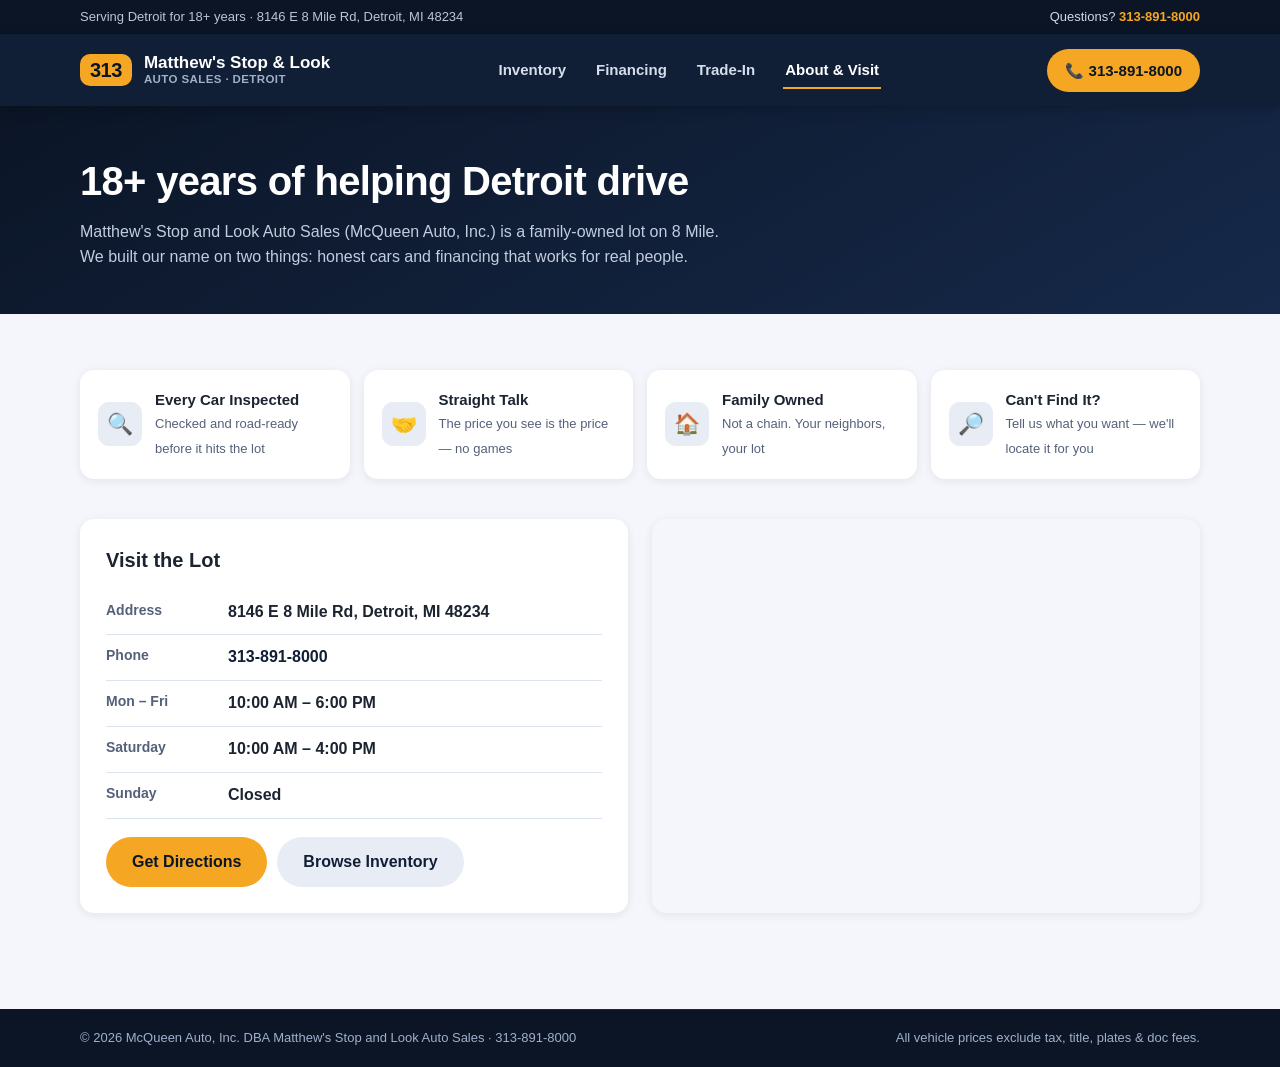
==== 313-car-loans/about.html @ c0c3041c "Add new website for Matthew's Stop and Look Auto Sales (313carloans.com) Modern, conversion-focused " ====
<!DOCTYPE html>
<html lang="en">
<head>
  <meta charset="UTF-8">
  <meta name="viewport" content="width=device-width, initial-scale=1.0">
  <title>About Us | Matthew's Stop and Look Auto Sales | Detroit MI</title>
  <meta name="description" content="Family-owned used car dealership serving Detroit for 18+ years. Visit us at 8146 E 8 Mile Rd, Detroit, MI 48234 or call 313-891-8000.">
  <link rel="stylesheet" href="css/styles.css">
  <link rel="icon" href="data:image/svg+xml,<svg xmlns='http://www.w3.org/2000/svg' viewBox='0 0 100 100'><rect width='100' height='100' rx='18' fill='%23f5a623'/><text x='50' y='68' font-size='46' font-weight='bold' text-anchor='middle' font-family='Arial'>313</text></svg>">
</head>
<body data-page="about">

  <div class="topbar">
    <div class="container">
      <span class="hours">Serving Detroit for 18+ years · 8146 E 8 Mile Rd, Detroit, MI 48234</span>
      <span>Questions? <a href="tel:+13138918000">313-891-8000</a></span>
    </div>
  </div>

  <header class="site-header">
    <div class="container">
      <a class="brand" href="index.html">
        <span class="brand-badge">313</span>
        <span class="brand-name">Matthew's Stop &amp; Look<small>Auto Sales · Detroit</small></span>
      </a>
      <nav class="main-nav" id="main-nav">
        <a href="inventory.html" data-nav="inventory">Inventory</a>
        <a href="financing.html" data-nav="financing">Financing</a>
        <a href="financing.html#trade" data-nav="trade">Trade-In</a>
        <a href="about.html" data-nav="about">About &amp; Visit</a>
      </nav>
      <div class="header-cta">
        <a class="call-btn" href="tel:+13138918000">📞 313-891-8000</a>
        <button class="nav-toggle" aria-label="Menu" aria-controls="main-nav">☰</button>
      </div>
    </div>
  </header>

  <section class="page-hero">
    <div class="container">
      <h1>18+ years of helping Detroit drive</h1>
      <p>Matthew's Stop and Look Auto Sales (McQueen Auto, Inc.) is a family-owned lot on 8 Mile. We built our name on two things: honest cars and financing that works for real people.</p>
    </div>
  </section>

  <section class="section">
    <div class="container">
      <div class="trust-grid" style="margin-bottom:40px">
        <div class="trust-item"><span class="icon">🔍</span><div><strong>Every Car Inspected</strong><span>Checked and road-ready before it hits the lot</span></div></div>
        <div class="trust-item"><span class="icon">🤝</span><div><strong>Straight Talk</strong><span>The price you see is the price — no games</span></div></div>
        <div class="trust-item"><span class="icon">🏠</span><div><strong>Family Owned</strong><span>Not a chain. Your neighbors, your lot</span></div></div>
        <div class="trust-item"><span class="icon">🔎</span><div><strong>Can't Find It?</strong><span>Tell us what you want — we'll locate it for you</span></div></div>
      </div>

      <div class="visit-grid" id="visit">
        <div class="visit-card">
          <h3>Visit the Lot</h3>
          <div class="info-row"><span class="k">Address</span><span class="v">8146 E 8 Mile Rd, Detroit, MI 48234</span></div>
          <div class="info-row"><span class="k">Phone</span><span class="v"><a href="tel:+13138918000" style="color:var(--navy-800)">313-891-8000</a></span></div>
          <div class="info-row"><span class="k">Mon – Fri</span><span class="v">10:00 AM – 6:00 PM</span></div>
          <div class="info-row"><span class="k">Saturday</span><span class="v">10:00 AM – 4:00 PM</span></div>
          <div class="info-row"><span class="k">Sunday</span><span class="v">Closed</span></div>
          <!-- TODO: confirm real business hours with the dealership -->
          <div style="margin-top:18px;display:flex;gap:10px;flex-wrap:wrap">
            <a class="btn btn-primary" href="https://maps.google.com/?q=8146+E+8+Mile+Rd,+Detroit,+MI+48234" target="_blank" rel="noopener">Get Directions</a>
            <a class="btn btn-ghost" href="inventory.html">Browse Inventory</a>
          </div>
        </div>
        <iframe class="map-frame" title="Map to Matthew's Stop and Look Auto Sales"
          src="https://maps.google.com/maps?q=8146%20E%208%20Mile%20Rd%2C%20Detroit%2C%20MI%2048234&output=embed"
          loading="lazy" referrerpolicy="no-referrer-when-downgrade"></iframe>
      </div>
    </div>
  </section>

  <footer class="site-footer">
    <div class="container">
      <div class="footer-bottom">
        <span>© <span id="footer-year"></span> McQueen Auto, Inc. DBA Matthew's Stop and Look Auto Sales · <a href="tel:+13138918000">313-891-8000</a></span>
        <span>All vehicle prices exclude tax, title, plates &amp; doc fees.</span>
      </div>
    </div>
  </footer>

  <script src="data/inventory.js"></script>
  <script src="js/site.js"></script>
</body>
</html>
---- 313-car-loans/css/styles.css ----
/* ============================================================
   Matthew's Stop and Look Auto Sales — site styles
   Zero dependencies: no frameworks, no external fonts.
   Palette: deep navy base, amber CTA accent, clean white cards.
   ============================================================ */

:root {
  --navy-900: #0b1526;
  --navy-800: #101e36;
  --navy-700: #16294a;
  --navy-100: #e8edf5;
  --amber-500: #f5a623;
  --amber-600: #e0920f;
  --red-600: #d7263d;
  --ink: #1b2430;
  --ink-soft: #55617a;
  --line: #dde3ee;
  --bg: #f4f6fb;
  --card: #ffffff;
  --green-600: #1e9e5a;
  --radius: 14px;
  --shadow: 0 2px 10px rgba(11, 21, 38, 0.08);
  --shadow-lift: 0 12px 28px rgba(11, 21, 38, 0.16);
  --font: -apple-system, BlinkMacSystemFont, "Segoe UI", Roboto, "Helvetica Neue",
    Arial, sans-serif;
}

* { box-sizing: border-box; margin: 0; padding: 0; }

html { scroll-behavior: smooth; }

body {
  font-family: var(--font);
  color: var(--ink);
  background: var(--bg);
  line-height: 1.55;
  -webkit-font-smoothing: antialiased;
}

img, svg { max-width: 100%; display: block; }

a { color: inherit; text-decoration: none; }

.container { max-width: 1160px; margin: 0 auto; padding: 0 20px; }

/* ---------- Buttons ---------- */

.btn {
  display: inline-flex; align-items: center; justify-content: center; gap: 8px;
  padding: 13px 26px; border-radius: 999px; border: 0; cursor: pointer;
  font-size: 16px; font-weight: 700; font-family: var(--font);
  transition: transform 0.15s ease, box-shadow 0.15s ease, background 0.15s ease;
  white-space: nowrap;
}
.btn:hover { transform: translateY(-2px); box-shadow: var(--shadow-lift); }
.btn-primary { background: var(--amber-500); color: var(--navy-900); }
.btn-primary:hover { background: var(--amber-600); }
.btn-dark { background: var(--navy-800); color: #fff; }
.btn-outline {
  background: transparent; color: #fff;
  border: 2px solid rgba(255, 255, 255, 0.55);
}
.btn-outline:hover { border-color: #fff; background: rgba(255, 255, 255, 0.08); }
.btn-ghost { background: var(--navy-100); color: var(--navy-800); }
.btn-block { width: 100%; }
.btn-sm { padding: 9px 18px; font-size: 14px; }

/* ---------- Top bar + header ---------- */

.topbar {
  background: var(--navy-900); color: #cfd8e8;
  font-size: 13px; padding: 7px 0;
}
.topbar .container {
  display: flex; justify-content: space-between; align-items: center; gap: 12px;
}
.topbar a { color: var(--amber-500); font-weight: 700; }
.topbar .hours { opacity: 0.9; }

.site-header {
  background: var(--navy-800); color: #fff;
  position: sticky; top: 0; z-index: 50;
  box-shadow: 0 2px 12px rgba(0, 0, 0, 0.25);
}
.site-header .container {
  display: flex; align-items: center; justify-content: space-between;
  gap: 20px; min-height: 72px;
}

.brand { display: flex; align-items: center; gap: 12px; }
.brand-badge {
  background: var(--amber-500); color: var(--navy-900);
  font-weight: 900; font-size: 20px; letter-spacing: -0.5px;
  border-radius: 10px; padding: 6px 10px; line-height: 1;
}
.brand-name { font-weight: 800; font-size: 17px; line-height: 1.2; }
.brand-name small {
  display: block; font-weight: 600; font-size: 11.5px;
  color: #9fb0ca; letter-spacing: 0.4px; text-transform: uppercase;
}

.main-nav { display: flex; align-items: center; gap: 26px; }
.main-nav a {
  color: #d5deed; font-weight: 600; font-size: 15px;
  padding: 6px 2px; border-bottom: 2px solid transparent;
  transition: color 0.15s ease, border-color 0.15s ease;
}
.main-nav a:hover, .main-nav a.active { color: #fff; border-color: var(--amber-500); }

.header-cta { display: flex; align-items: center; gap: 12px; }
.call-btn {
  display: inline-flex; align-items: center; gap: 8px;
  background: var(--amber-500); color: var(--navy-900);
  font-weight: 800; padding: 10px 18px; border-radius: 999px; font-size: 15px;
  transition: background 0.15s ease;
}
.call-btn:hover { background: var(--amber-600); }

.nav-toggle {
  display: none; background: none; border: 0; color: #fff;
  font-size: 26px; cursor: pointer; padding: 4px 8px;
}

/* ---------- Hero ---------- */

.hero {
  background:
    radial-gradient(1100px 500px at 85% -10%, rgba(245, 166, 35, 0.18), transparent 60%),
    linear-gradient(160deg, var(--navy-900) 0%, var(--navy-700) 100%);
  color: #fff; padding: 72px 0 96px; position: relative; overflow: hidden;
}
.hero-kicker {
  display: inline-block; background: rgba(245, 166, 35, 0.15);
  color: var(--amber-500); border: 1px solid rgba(245, 166, 35, 0.4);
  font-size: 13px; font-weight: 700; letter-spacing: 1px; text-transform: uppercase;
  padding: 6px 14px; border-radius: 999px; margin-bottom: 18px;
}
.hero h1 {
  font-size: clamp(34px, 5.2vw, 56px); line-height: 1.08;
  font-weight: 900; letter-spacing: -1px; max-width: 720px;
}
.hero h1 em { color: var(--amber-500); font-style: normal; }
.hero p.lead {
  margin-top: 16px; font-size: clamp(16px, 2vw, 19px);
  color: #c2cddf; max-width: 560px;
}
.hero-actions { margin-top: 30px; display: flex; gap: 14px; flex-wrap: wrap; }

/* Quick search card overlapping hero bottom */
.quick-search {
  background: var(--card); border-radius: var(--radius);
  box-shadow: var(--shadow-lift); padding: 22px;
  margin-top: -52px; position: relative; z-index: 5;
  display: grid; grid-template-columns: repeat(4, 1fr) auto; gap: 12px;
  align-items: end;
}
.quick-search label {
  font-size: 12px; font-weight: 700; text-transform: uppercase;
  letter-spacing: 0.6px; color: var(--ink-soft); display: block; margin-bottom: 5px;
}
.quick-search select, .quick-search input {
  width: 100%; padding: 11px 12px; border: 1.5px solid var(--line);
  border-radius: 9px; font-size: 15px; font-family: var(--font);
  background: #fff; color: var(--ink);
}

/* ---------- Trust strip ---------- */

.trust-strip { padding: 34px 0 6px; }
.trust-grid {
  display: grid; grid-template-columns: repeat(4, 1fr); gap: 14px;
}
.trust-item {
  background: var(--card); border-radius: var(--radius); box-shadow: var(--shadow);
  padding: 18px; display: flex; gap: 13px; align-items: center;
}
.trust-item .icon {
  width: 44px; height: 44px; flex: 0 0 44px; border-radius: 11px;
  background: var(--navy-100); display: grid; place-items: center;
  font-size: 21px;
}
.trust-item strong { display: block; font-size: 15px; }
.trust-item span { font-size: 13px; color: var(--ink-soft); }

/* ---------- Sections ---------- */

.section { padding: 56px 0; }
.section-head {
  display: flex; justify-content: space-between; align-items: end;
  gap: 16px; margin-bottom: 26px; flex-wrap: wrap;
}
.section-head h2 {
  font-size: clamp(24px, 3.4vw, 34px); font-weight: 900; letter-spacing: -0.6px;
}
.section-head p { color: var(--ink-soft); margin-top: 6px; max-width: 540px; }

/* ---------- Vehicle cards ---------- */

.vehicle-grid {
  display: grid; grid-template-columns: repeat(auto-fill, minmax(265px, 1fr));
  gap: 20px;
}
.vehicle-card {
  background: var(--card); border-radius: var(--radius); overflow: hidden;
  box-shadow: var(--shadow); display: flex; flex-direction: column;
  transition: transform 0.18s ease, box-shadow 0.18s ease;
}
.vehicle-card:hover { transform: translateY(-4px); box-shadow: var(--shadow-lift); }
.vehicle-photo {
  aspect-ratio: 4 / 3; background: linear-gradient(145deg, #dfe6f2, #c6d2e6);
  position: relative; overflow: hidden;
}
.vehicle-photo img { width: 100%; height: 100%; object-fit: cover; }
.vehicle-photo .tag {
  position: absolute; top: 12px; left: 12px;
  background: var(--red-600); color: #fff; font-size: 12px; font-weight: 800;
  padding: 5px 11px; border-radius: 999px; letter-spacing: 0.4px;
}
.vehicle-photo .tag.sold { background: var(--ink); }
.vehicle-body { padding: 16px 16px 18px; display: flex; flex-direction: column; flex: 1; }
.vehicle-title { font-size: 17px; font-weight: 800; line-height: 1.25; }
.vehicle-sub { color: var(--ink-soft); font-size: 13.5px; margin-top: 3px; }
.vehicle-meta {
  display: flex; gap: 8px; flex-wrap: wrap; margin: 12px 0 14px;
}
.chip {
  background: var(--navy-100); color: var(--navy-800);
  font-size: 12px; font-weight: 700; padding: 4px 10px; border-radius: 999px;
}
.vehicle-foot {
  margin-top: auto; display: flex; align-items: center;
  justify-content: space-between; gap: 10px;
}
.price { font-size: 21px; font-weight: 900; color: var(--navy-800); }
.price small { display: block; font-size: 11.5px; font-weight: 600; color: var(--green-600); }

/* ---------- Financing banner ---------- */

.finance-banner {
  background:
    radial-gradient(800px 300px at 10% 120%, rgba(245, 166, 35, 0.22), transparent 60%),
    linear-gradient(140deg, var(--navy-800), var(--navy-900));
  border-radius: 20px; color: #fff; padding: 44px;
  display: grid; grid-template-columns: 1.2fr 0.8fr; gap: 30px; align-items: center;
}
.finance-banner h2 { font-size: clamp(24px, 3vw, 32px); font-weight: 900; letter-spacing: -0.5px; }
.finance-banner p { color: #c2cddf; margin-top: 10px; }
.finance-banner ul { list-style: none; margin-top: 16px; display: grid; gap: 9px; }
.finance-banner li { display: flex; gap: 10px; align-items: center; font-weight: 600; }
.finance-banner li::before {
  content: "✓"; color: var(--amber-500); font-weight: 900;
  background: rgba(245, 166, 35, 0.15); border-radius: 50%;
  width: 24px; height: 24px; display: grid; place-items: center; font-size: 13px;
  flex: 0 0 24px;
}
.finance-cta { text-align: center; display: grid; gap: 12px; justify-items: center; }
.finance-cta .big { font-size: 42px; font-weight: 900; color: var(--amber-500); line-height: 1; }

/* ---------- Reviews ---------- */

.review-grid { display: grid; grid-template-columns: repeat(3, 1fr); gap: 20px; }
.review-card {
  background: var(--card); border-radius: var(--radius); box-shadow: var(--shadow);
  padding: 22px;
}
.stars { color: var(--amber-500); font-size: 17px; letter-spacing: 2px; }
.review-card p { margin: 12px 0 14px; color: var(--ink-soft); font-size: 15px; }
.review-card strong { font-size: 14px; }

/* ---------- Visit / contact ---------- */

.visit-grid { display: grid; grid-template-columns: 1fr 1fr; gap: 24px; }
.visit-card {
  background: var(--card); border-radius: var(--radius); box-shadow: var(--shadow);
  padding: 26px;
}
.visit-card h3 { font-size: 20px; font-weight: 800; margin-bottom: 14px; }
.info-row { display: flex; gap: 12px; padding: 10px 0; border-bottom: 1px solid var(--line); }
.info-row:last-child { border-bottom: 0; }
.info-row .k { flex: 0 0 110px; font-weight: 700; color: var(--ink-soft); font-size: 14px; }
.info-row .v { font-weight: 600; }
.map-frame {
  border: 0; width: 100%; height: 100%; min-height: 320px;
  border-radius: var(--radius); box-shadow: var(--shadow);
}

/* ---------- Inventory page ---------- */

.page-hero {
  background: linear-gradient(150deg, var(--navy-900), var(--navy-700));
  color: #fff; padding: 44px 0;
}
.page-hero h1 { font-size: clamp(28px, 4vw, 40px); font-weight: 900; letter-spacing: -0.7px; }
.page-hero p { color: #c2cddf; margin-top: 8px; max-width: 640px; }

.inventory-layout {
  display: grid; grid-template-columns: 260px 1fr; gap: 26px; align-items: start;
  padding: 34px 0 60px;
}
.filters {
  background: var(--card); border-radius: var(--radius); box-shadow: var(--shadow);
  padding: 20px; position: sticky; top: 92px;
}
.filters h3 { font-size: 16px; font-weight: 800; margin-bottom: 14px; }
.filter-group { margin-bottom: 16px; }
.filter-group label {
  font-size: 12px; font-weight: 700; text-transform: uppercase;
  letter-spacing: 0.6px; color: var(--ink-soft); display: block; margin-bottom: 6px;
}
.filter-group select, .filter-group input {
  width: 100%; padding: 10px 11px; border: 1.5px solid var(--line);
  border-radius: 9px; font-size: 14.5px; font-family: var(--font); background: #fff;
}
.results-bar {
  display: flex; justify-content: space-between; align-items: center;
  margin-bottom: 18px; gap: 12px; flex-wrap: wrap;
}
.results-bar .count { font-weight: 700; color: var(--ink-soft); font-size: 14.5px; }
.results-bar select {
  padding: 9px 12px; border: 1.5px solid var(--line); border-radius: 9px;
  font-size: 14px; font-family: var(--font); background: #fff;
}
.empty-state {
  background: var(--card); border-radius: var(--radius); box-shadow: var(--shadow);
  padding: 48px 24px; text-align: center; color: var(--ink-soft);
}
.empty-state strong { display: block; font-size: 18px; color: var(--ink); margin-bottom: 6px; }

/* ---------- Vehicle detail page ---------- */

.vdp-layout {
  display: grid; grid-template-columns: 1.35fr 1fr; gap: 28px;
  padding: 34px 0 60px; align-items: start;
}
.gallery-main {
  aspect-ratio: 4 / 3; border-radius: var(--radius); overflow: hidden;
  background: linear-gradient(145deg, #dfe6f2, #c6d2e6); box-shadow: var(--shadow);
}
.gallery-main img { width: 100%; height: 100%; object-fit: cover; }
.gallery-thumbs {
  display: grid; grid-template-columns: repeat(6, 1fr); gap: 10px; margin-top: 12px;
}
.gallery-thumbs button {
  aspect-ratio: 4 / 3; border-radius: 9px; overflow: hidden; cursor: pointer;
  border: 2px solid transparent; padding: 0; background: #dfe6f2;
}
.gallery-thumbs button.active { border-color: var(--amber-500); }
.gallery-thumbs img { width: 100%; height: 100%; object-fit: cover; }

.vdp-panel {
  background: var(--card); border-radius: var(--radius); box-shadow: var(--shadow);
  padding: 26px; position: sticky; top: 92px;
}
.vdp-panel h1 { font-size: 26px; font-weight: 900; letter-spacing: -0.5px; line-height: 1.15; }
.vdp-sub { color: var(--ink-soft); margin-top: 6px; font-size: 14.5px; }
.vdp-price { font-size: 36px; font-weight: 900; color: var(--navy-800); margin: 16px 0 4px; }
.vdp-payment { color: var(--green-600); font-weight: 700; font-size: 14.5px; margin-bottom: 18px; }
.vdp-actions { display: grid; gap: 10px; margin-bottom: 22px; }

.spec-table { width: 100%; border-collapse: collapse; font-size: 14.5px; }
.spec-table td { padding: 9px 0; border-bottom: 1px solid var(--line); }
.spec-table td:first-child { color: var(--ink-soft); font-weight: 700; width: 42%; }
.spec-table tr:last-child td { border-bottom: 0; }

.vdp-desc {
  background: var(--card); border-radius: var(--radius); box-shadow: var(--shadow);
  padding: 26px; margin-top: 24px;
}
.vdp-desc h2 { font-size: 20px; font-weight: 800; margin-bottom: 12px; }
.feature-list {
  list-style: none; display: grid; grid-template-columns: repeat(2, 1fr);
  gap: 8px; margin-top: 14px;
}
.feature-list li { display: flex; gap: 8px; align-items: center; font-size: 14.5px; }
.feature-list li::before { content: "✓"; color: var(--green-600); font-weight: 900; }

/* Payment calculator */
.calc {
  background: var(--navy-100); border-radius: 12px; padding: 18px; margin-top: 20px;
}
.calc h3 { font-size: 15px; font-weight: 800; margin-bottom: 12px; }
.calc-grid { display: grid; grid-template-columns: 1fr 1fr; gap: 10px; }
.calc-grid label { font-size: 12px; font-weight: 700; color: var(--ink-soft); display: block; margin-bottom: 4px; }
.calc-grid input, .calc-grid select {
  width: 100%; padding: 9px 10px; border: 1.5px solid var(--line);
  border-radius: 8px; font-size: 14px; font-family: var(--font); background: #fff;
}
.calc-result { margin-top: 14px; font-size: 15px; }
.calc-result strong { font-size: 24px; color: var(--navy-800); }
.calc-note { font-size: 11.5px; color: var(--ink-soft); margin-top: 8px; }

/* ---------- Forms ---------- */

.form-card {
  background: var(--card); border-radius: var(--radius); box-shadow: var(--shadow);
  padding: 30px; max-width: 720px;
}
.form-grid { display: grid; grid-template-columns: 1fr 1fr; gap: 16px; }
.form-grid .full { grid-column: 1 / -1; }
.form-card label { font-size: 13px; font-weight: 700; display: block; margin-bottom: 6px; }
.form-card input, .form-card select, .form-card textarea {
  width: 100%; padding: 12px 13px; border: 1.5px solid var(--line);
  border-radius: 9px; font-size: 15px; font-family: var(--font); background: #fff;
}
.form-card textarea { resize: vertical; min-height: 100px; }
.form-note {
  font-size: 13px; color: var(--ink-soft); background: var(--navy-100);
  border-radius: 9px; padding: 12px 14px; margin: 16px 0;
}
.form-success {
  background: #e7f7ee; color: var(--green-600); border-radius: 9px;
  padding: 14px 16px; font-weight: 700; margin-top: 16px; display: none;
}

/* ---------- Footer ---------- */

.site-footer { background: var(--navy-900); color: #9fb0ca; margin-top: 40px; }
.footer-grid {
  display: grid; grid-template-columns: 1.4fr 1fr 1fr 1.2fr; gap: 30px;
  padding: 48px 0 36px;
}
.site-footer h4 {
  color: #fff; font-size: 14px; text-transform: uppercase;
  letter-spacing: 1px; margin-bottom: 14px;
}
.site-footer ul { list-style: none; display: grid; gap: 9px; }
.site-footer a:hover { color: #fff; }
.footer-about p { font-size: 14px; margin-top: 12px; max-width: 300px; }
.footer-bottom {
  border-top: 1px solid rgba(255, 255, 255, 0.08);
  padding: 18px 0; font-size: 13px;
  display: flex; justify-content: space-between; gap: 12px; flex-wrap: wrap;
}

/* ---------- Responsive ---------- */

@media (max-width: 960px) {
  .main-nav {
    display: none; position: absolute; top: 100%; left: 0; right: 0;
    background: var(--navy-800); flex-direction: column; align-items: stretch;
    padding: 12px 20px 20px; gap: 4px; box-shadow: 0 14px 24px rgba(0,0,0,0.3);
  }
  .main-nav.open { display: flex; }
  .main-nav a { padding: 12px 4px; border-bottom: 1px solid rgba(255,255,255,0.08); }
  .nav-toggle { display: block; }
  .header-cta .btn { display: none; }
  .quick-search { grid-template-columns: 1fr 1fr; }
  .trust-grid { grid-template-columns: 1fr 1fr; }
  .finance-banner { grid-template-columns: 1fr; padding: 30px; }
  .review-grid { grid-template-columns: 1fr; }
  .visit-grid { grid-template-columns: 1fr; }
  .inventory-layout { grid-template-columns: 1fr; }
  .filters { position: static; }
  .vdp-layout { grid-template-columns: 1fr; }
  .vdp-panel { position: static; }
  .footer-grid { grid-template-columns: 1fr 1fr; }
}

@media (max-width: 560px) {
  .quick-search { grid-template-columns: 1fr; }
  .trust-grid { grid-template-columns: 1fr; }
  .form-grid { grid-template-columns: 1fr; }
  .feature-list { grid-template-columns: 1fr; }
  .gallery-thumbs { grid-template-columns: repeat(4, 1fr); }
  .footer-grid { grid-template-columns: 1fr; }
  .topbar .hours { display: none; }
}
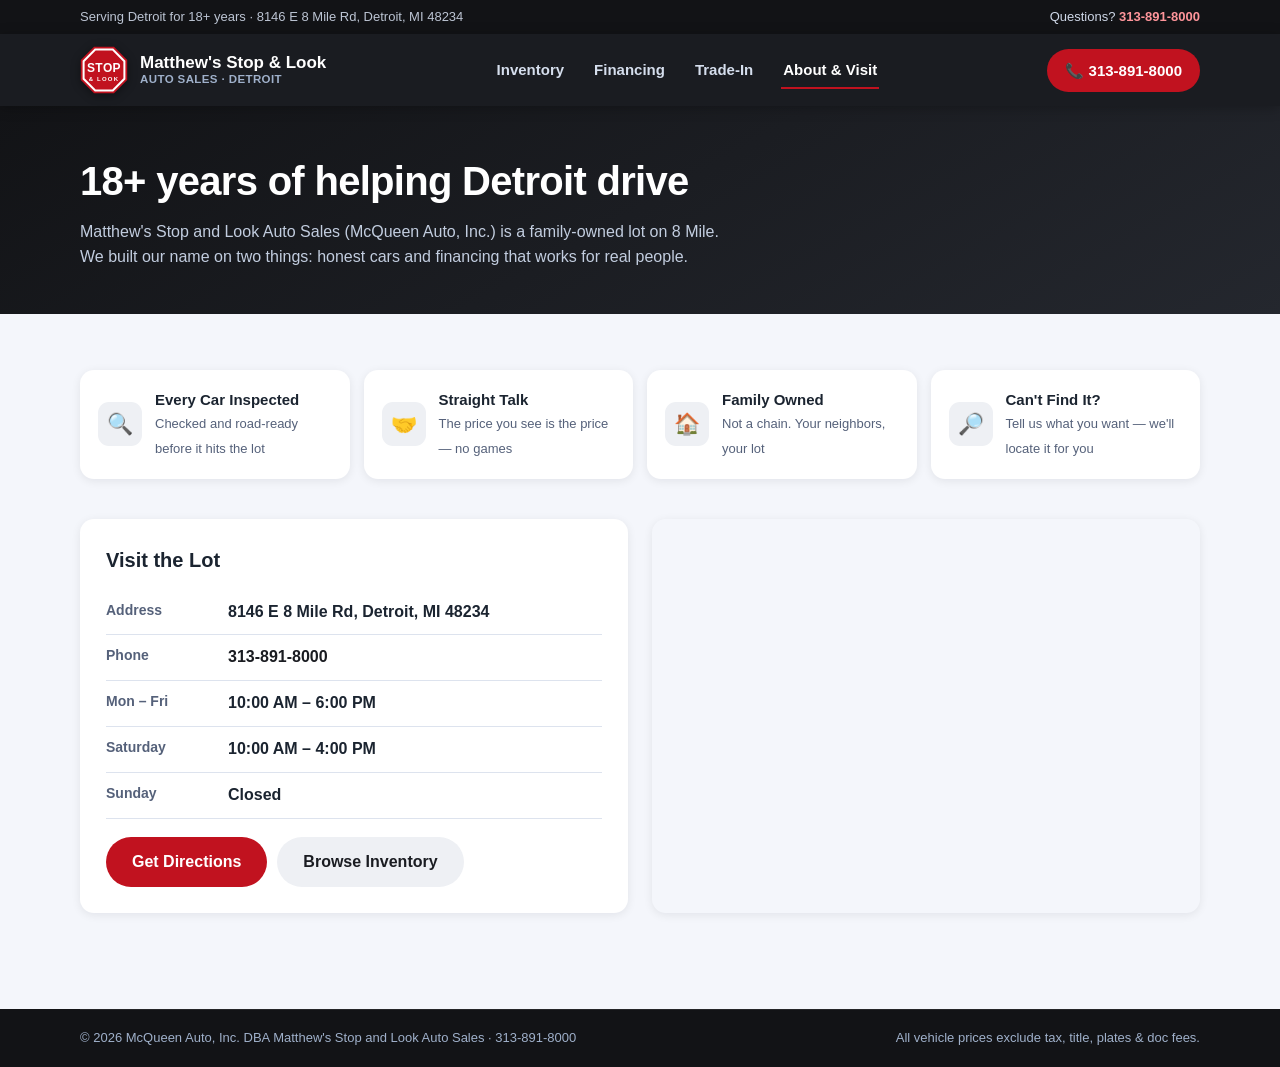
==== commit 8b70bc29: "Rebrand site around the Stop & Look stop-sign identity Replace the navy/amber palette with stop-sign" ====
--- a/313-car-loans/about.html
+++ b/313-car-loans/about.html
@@ -6,7 +6,7 @@
   <title>About Us | Matthew's Stop and Look Auto Sales | Detroit MI</title>
   <meta name="description" content="Family-owned used car dealership serving Detroit for 18+ years. Visit us at 8146 E 8 Mile Rd, Detroit, MI 48234 or call 313-891-8000.">
   <link rel="stylesheet" href="css/styles.css">
-  <link rel="icon" href="data:image/svg+xml,<svg xmlns='http://www.w3.org/2000/svg' viewBox='0 0 100 100'><rect width='100' height='100' rx='18' fill='%23f5a623'/><text x='50' y='68' font-size='46' font-weight='bold' text-anchor='middle' font-family='Arial'>313</text></svg>">
+  <link rel="icon" href="data:image/svg+xml,<svg xmlns='http://www.w3.org/2000/svg' viewBox='0 0 100 100'><polygon points='29,2 71,2 98,29 98,71 71,98 29,98 2,71 2,29' fill='%23c1121f'/><polygon points='33,9 67,9 91,33 91,67 67,91 33,91 9,67 9,33' fill='none' stroke='white' stroke-width='4'/><text x='50' y='62' font-size='26' font-weight='900' text-anchor='middle' font-family='Arial' fill='white'>STOP</text></svg>">
 </head>
 <body data-page="about">
 
@@ -20,7 +20,7 @@
   <header class="site-header">
     <div class="container">
       <a class="brand" href="index.html">
-        <span class="brand-badge">313</span>
+        <img class="brand-logo" src="assets/logo.svg" alt="Stop sign logo">
         <span class="brand-name">Matthew's Stop &amp; Look<small>Auto Sales · Detroit</small></span>
       </a>
       <nav class="main-nav" id="main-nav">
@@ -56,7 +56,7 @@
         <div class="visit-card">
           <h3>Visit the Lot</h3>
           <div class="info-row"><span class="k">Address</span><span class="v">8146 E 8 Mile Rd, Detroit, MI 48234</span></div>
-          <div class="info-row"><span class="k">Phone</span><span class="v"><a href="tel:+13138918000" style="color:var(--navy-800)">313-891-8000</a></span></div>
+          <div class="info-row"><span class="k">Phone</span><span class="v"><a href="tel:+13138918000" style="color:var(--dark-800)">313-891-8000</a></span></div>
           <div class="info-row"><span class="k">Mon – Fri</span><span class="v">10:00 AM – 6:00 PM</span></div>
           <div class="info-row"><span class="k">Saturday</span><span class="v">10:00 AM – 4:00 PM</span></div>
           <div class="info-row"><span class="k">Sunday</span><span class="v">Closed</span></div>
--- a/313-car-loans/css/styles.css
+++ b/313-car-loans/css/styles.css
@@ -1,17 +1,20 @@
 /* ============================================================
    Matthew's Stop and Look Auto Sales — site styles
    Zero dependencies: no frameworks, no external fonts.
-   Palette: deep navy base, amber CTA accent, clean white cards.
+   Brand: the STOP sign. Stop-sign red + white + asphalt black.
    ============================================================ */
 
 :root {
-  --navy-900: #0b1526;
-  --navy-800: #101e36;
-  --navy-700: #16294a;
-  --navy-100: #e8edf5;
-  --amber-500: #f5a623;
-  --amber-600: #e0920f;
-  --red-600: #d7263d;
+  --dark-900: #121316;
+  --dark-800: #1a1c21;
+  --dark-700: #24272e;
+  --gray-100: #eef0f4;
+  --brand-600: #c1121f;   /* stop-sign red */
+  --brand-700: #9d0e19;   /* hover red */
+  --brand-bright: #ff4d55; /* red that pops on dark backgrounds */
+  --brand-soft: #ff959b;   /* readable red for small text on dark */
+  --red-600: #c1121f;
+  --gold: #f5b301;         /* review stars only */
   --ink: #1b2430;
   --ink-soft: #55617a;
   --line: #dde3ee;
@@ -19,8 +22,8 @@
   --card: #ffffff;
   --green-600: #1e9e5a;
   --radius: 14px;
-  --shadow: 0 2px 10px rgba(11, 21, 38, 0.08);
-  --shadow-lift: 0 12px 28px rgba(11, 21, 38, 0.16);
+  --shadow: 0 2px 10px rgba(18, 19, 22, 0.08);
+  --shadow-lift: 0 12px 28px rgba(18, 19, 22, 0.16);
   --font: -apple-system, BlinkMacSystemFont, "Segoe UI", Roboto, "Helvetica Neue",
     Arial, sans-serif;
 }
@@ -53,32 +56,32 @@
   white-space: nowrap;
 }
 .btn:hover { transform: translateY(-2px); box-shadow: var(--shadow-lift); }
-.btn-primary { background: var(--amber-500); color: var(--navy-900); }
-.btn-primary:hover { background: var(--amber-600); }
-.btn-dark { background: var(--navy-800); color: #fff; }
+.btn-primary { background: var(--brand-600); color: #fff; }
+.btn-primary:hover { background: var(--brand-700); }
+.btn-dark { background: var(--dark-800); color: #fff; }
 .btn-outline {
   background: transparent; color: #fff;
   border: 2px solid rgba(255, 255, 255, 0.55);
 }
 .btn-outline:hover { border-color: #fff; background: rgba(255, 255, 255, 0.08); }
-.btn-ghost { background: var(--navy-100); color: var(--navy-800); }
+.btn-ghost { background: var(--gray-100); color: var(--dark-800); }
 .btn-block { width: 100%; }
 .btn-sm { padding: 9px 18px; font-size: 14px; }
 
 /* ---------- Top bar + header ---------- */
 
 .topbar {
-  background: var(--navy-900); color: #cfd8e8;
+  background: var(--dark-900); color: #cfd8e8;
   font-size: 13px; padding: 7px 0;
 }
 .topbar .container {
   display: flex; justify-content: space-between; align-items: center; gap: 12px;
 }
-.topbar a { color: var(--amber-500); font-weight: 700; }
+.topbar a { color: var(--brand-soft); font-weight: 700; }
 .topbar .hours { opacity: 0.9; }
 
 .site-header {
-  background: var(--navy-800); color: #fff;
+  background: var(--dark-800); color: #fff;
   position: sticky; top: 0; z-index: 50;
   box-shadow: 0 2px 12px rgba(0, 0, 0, 0.25);
 }
@@ -88,11 +91,8 @@
 }
 
 .brand { display: flex; align-items: center; gap: 12px; }
-.brand-badge {
-  background: var(--amber-500); color: var(--navy-900);
-  font-weight: 900; font-size: 20px; letter-spacing: -0.5px;
-  border-radius: 10px; padding: 6px 10px; line-height: 1;
-}
+.brand-logo { height: 48px; width: 48px; flex: 0 0 auto;
+  filter: drop-shadow(0 2px 5px rgba(0, 0, 0, 0.4)); }
 .brand-name { font-weight: 800; font-size: 17px; line-height: 1.2; }
 .brand-name small {
   display: block; font-weight: 600; font-size: 11.5px;
@@ -105,16 +105,16 @@
   padding: 6px 2px; border-bottom: 2px solid transparent;
   transition: color 0.15s ease, border-color 0.15s ease;
 }
-.main-nav a:hover, .main-nav a.active { color: #fff; border-color: var(--amber-500); }
+.main-nav a:hover, .main-nav a.active { color: #fff; border-color: var(--brand-600); }
 
 .header-cta { display: flex; align-items: center; gap: 12px; }
 .call-btn {
   display: inline-flex; align-items: center; gap: 8px;
-  background: var(--amber-500); color: var(--navy-900);
+  background: var(--brand-600); color: #fff;
   font-weight: 800; padding: 10px 18px; border-radius: 999px; font-size: 15px;
   transition: background 0.15s ease;
 }
-.call-btn:hover { background: var(--amber-600); }
+.call-btn:hover { background: var(--brand-700); }
 
 .nav-toggle {
   display: none; background: none; border: 0; color: #fff;
@@ -125,13 +125,21 @@
 
 .hero {
   background:
-    radial-gradient(1100px 500px at 85% -10%, rgba(245, 166, 35, 0.18), transparent 60%),
-    linear-gradient(160deg, var(--navy-900) 0%, var(--navy-700) 100%);
+    radial-gradient(1100px 500px at 85% -10%, rgba(193, 18, 31, 0.30), transparent 60%),
+    linear-gradient(160deg, var(--dark-900) 0%, var(--dark-700) 100%);
   color: #fff; padding: 72px 0 96px; position: relative; overflow: hidden;
 }
+.hero::after {
+  /* oversized stop-sign octagon watermark */
+  content: ""; position: absolute; right: -110px; top: -30px;
+  width: 460px; height: 460px; transform: rotate(12deg);
+  background: rgba(193, 18, 31, 0.18);
+  clip-path: polygon(30% 0, 70% 0, 100% 30%, 100% 70%, 70% 100%, 30% 100%);
+}
+.hero .container { position: relative; z-index: 1; }
 .hero-kicker {
-  display: inline-block; background: rgba(245, 166, 35, 0.15);
-  color: var(--amber-500); border: 1px solid rgba(245, 166, 35, 0.4);
+  display: inline-block; background: rgba(193, 18, 31, 0.22);
+  color: var(--brand-soft); border: 1px solid rgba(255, 77, 85, 0.45);
   font-size: 13px; font-weight: 700; letter-spacing: 1px; text-transform: uppercase;
   padding: 6px 14px; border-radius: 999px; margin-bottom: 18px;
 }
@@ -139,7 +147,7 @@
   font-size: clamp(34px, 5.2vw, 56px); line-height: 1.08;
   font-weight: 900; letter-spacing: -1px; max-width: 720px;
 }
-.hero h1 em { color: var(--amber-500); font-style: normal; }
+.hero h1 em { color: var(--brand-bright); font-style: normal; }
 .hero p.lead {
   margin-top: 16px; font-size: clamp(16px, 2vw, 19px);
   color: #c2cddf; max-width: 560px;
@@ -176,7 +184,7 @@
 }
 .trust-item .icon {
   width: 44px; height: 44px; flex: 0 0 44px; border-radius: 11px;
-  background: var(--navy-100); display: grid; place-items: center;
+  background: var(--gray-100); display: grid; place-items: center;
   font-size: 21px;
 }
 .trust-item strong { display: block; font-size: 15px; }
@@ -224,22 +232,22 @@
   display: flex; gap: 8px; flex-wrap: wrap; margin: 12px 0 14px;
 }
 .chip {
-  background: var(--navy-100); color: var(--navy-800);
+  background: var(--gray-100); color: var(--dark-800);
   font-size: 12px; font-weight: 700; padding: 4px 10px; border-radius: 999px;
 }
 .vehicle-foot {
   margin-top: auto; display: flex; align-items: center;
   justify-content: space-between; gap: 10px;
 }
-.price { font-size: 21px; font-weight: 900; color: var(--navy-800); }
+.price { font-size: 21px; font-weight: 900; color: var(--dark-800); }
 .price small { display: block; font-size: 11.5px; font-weight: 600; color: var(--green-600); }
 
 /* ---------- Financing banner ---------- */
 
 .finance-banner {
   background:
-    radial-gradient(800px 300px at 10% 120%, rgba(245, 166, 35, 0.22), transparent 60%),
-    linear-gradient(140deg, var(--navy-800), var(--navy-900));
+    radial-gradient(800px 300px at 10% 120%, rgba(193, 18, 31, 0.30), transparent 60%),
+    linear-gradient(140deg, var(--dark-800), var(--dark-900));
   border-radius: 20px; color: #fff; padding: 44px;
   display: grid; grid-template-columns: 1.2fr 0.8fr; gap: 30px; align-items: center;
 }
@@ -248,13 +256,13 @@
 .finance-banner ul { list-style: none; margin-top: 16px; display: grid; gap: 9px; }
 .finance-banner li { display: flex; gap: 10px; align-items: center; font-weight: 600; }
 .finance-banner li::before {
-  content: "✓"; color: var(--amber-500); font-weight: 900;
-  background: rgba(245, 166, 35, 0.15); border-radius: 50%;
+  content: "✓"; color: var(--brand-soft); font-weight: 900;
+  background: rgba(193, 18, 31, 0.3); border-radius: 50%;
   width: 24px; height: 24px; display: grid; place-items: center; font-size: 13px;
   flex: 0 0 24px;
 }
 .finance-cta { text-align: center; display: grid; gap: 12px; justify-items: center; }
-.finance-cta .big { font-size: 42px; font-weight: 900; color: var(--amber-500); line-height: 1; }
+.finance-cta .big { font-size: 42px; font-weight: 900; color: var(--brand-bright); line-height: 1; }
 
 /* ---------- Reviews ---------- */
 
@@ -263,7 +271,7 @@
   background: var(--card); border-radius: var(--radius); box-shadow: var(--shadow);
   padding: 22px;
 }
-.stars { color: var(--amber-500); font-size: 17px; letter-spacing: 2px; }
+.stars { color: var(--gold); font-size: 17px; letter-spacing: 2px; }
 .review-card p { margin: 12px 0 14px; color: var(--ink-soft); font-size: 15px; }
 .review-card strong { font-size: 14px; }
 
@@ -287,7 +295,7 @@
 /* ---------- Inventory page ---------- */
 
 .page-hero {
-  background: linear-gradient(150deg, var(--navy-900), var(--navy-700));
+  background: linear-gradient(150deg, var(--dark-900), var(--dark-700));
   color: #fff; padding: 44px 0;
 }
 .page-hero h1 { font-size: clamp(28px, 4vw, 40px); font-weight: 900; letter-spacing: -0.7px; }
@@ -344,7 +352,7 @@
   aspect-ratio: 4 / 3; border-radius: 9px; overflow: hidden; cursor: pointer;
   border: 2px solid transparent; padding: 0; background: #dfe6f2;
 }
-.gallery-thumbs button.active { border-color: var(--amber-500); }
+.gallery-thumbs button.active { border-color: var(--brand-600); }
 .gallery-thumbs img { width: 100%; height: 100%; object-fit: cover; }
 
 .vdp-panel {
@@ -353,7 +361,7 @@
 }
 .vdp-panel h1 { font-size: 26px; font-weight: 900; letter-spacing: -0.5px; line-height: 1.15; }
 .vdp-sub { color: var(--ink-soft); margin-top: 6px; font-size: 14.5px; }
-.vdp-price { font-size: 36px; font-weight: 900; color: var(--navy-800); margin: 16px 0 4px; }
+.vdp-price { font-size: 36px; font-weight: 900; color: var(--dark-800); margin: 16px 0 4px; }
 .vdp-payment { color: var(--green-600); font-weight: 700; font-size: 14.5px; margin-bottom: 18px; }
 .vdp-actions { display: grid; gap: 10px; margin-bottom: 22px; }
 
@@ -376,7 +384,7 @@
 
 /* Payment calculator */
 .calc {
-  background: var(--navy-100); border-radius: 12px; padding: 18px; margin-top: 20px;
+  background: var(--gray-100); border-radius: 12px; padding: 18px; margin-top: 20px;
 }
 .calc h3 { font-size: 15px; font-weight: 800; margin-bottom: 12px; }
 .calc-grid { display: grid; grid-template-columns: 1fr 1fr; gap: 10px; }
@@ -386,7 +394,7 @@
   border-radius: 8px; font-size: 14px; font-family: var(--font); background: #fff;
 }
 .calc-result { margin-top: 14px; font-size: 15px; }
-.calc-result strong { font-size: 24px; color: var(--navy-800); }
+.calc-result strong { font-size: 24px; color: var(--dark-800); }
 .calc-note { font-size: 11.5px; color: var(--ink-soft); margin-top: 8px; }
 
 /* ---------- Forms ---------- */
@@ -404,7 +412,7 @@
 }
 .form-card textarea { resize: vertical; min-height: 100px; }
 .form-note {
-  font-size: 13px; color: var(--ink-soft); background: var(--navy-100);
+  font-size: 13px; color: var(--ink-soft); background: var(--gray-100);
   border-radius: 9px; padding: 12px 14px; margin: 16px 0;
 }
 .form-success {
@@ -414,7 +422,7 @@
 
 /* ---------- Footer ---------- */
 
-.site-footer { background: var(--navy-900); color: #9fb0ca; margin-top: 40px; }
+.site-footer { background: var(--dark-900); color: #9fb0ca; margin-top: 40px; }
 .footer-grid {
   display: grid; grid-template-columns: 1.4fr 1fr 1fr 1.2fr; gap: 30px;
   padding: 48px 0 36px;
@@ -437,7 +445,7 @@
 @media (max-width: 960px) {
   .main-nav {
     display: none; position: absolute; top: 100%; left: 0; right: 0;
-    background: var(--navy-800); flex-direction: column; align-items: stretch;
+    background: var(--dark-800); flex-direction: column; align-items: stretch;
     padding: 12px 20px 20px; gap: 4px; box-shadow: 0 14px 24px rgba(0,0,0,0.3);
   }
   .main-nav.open { display: flex; }
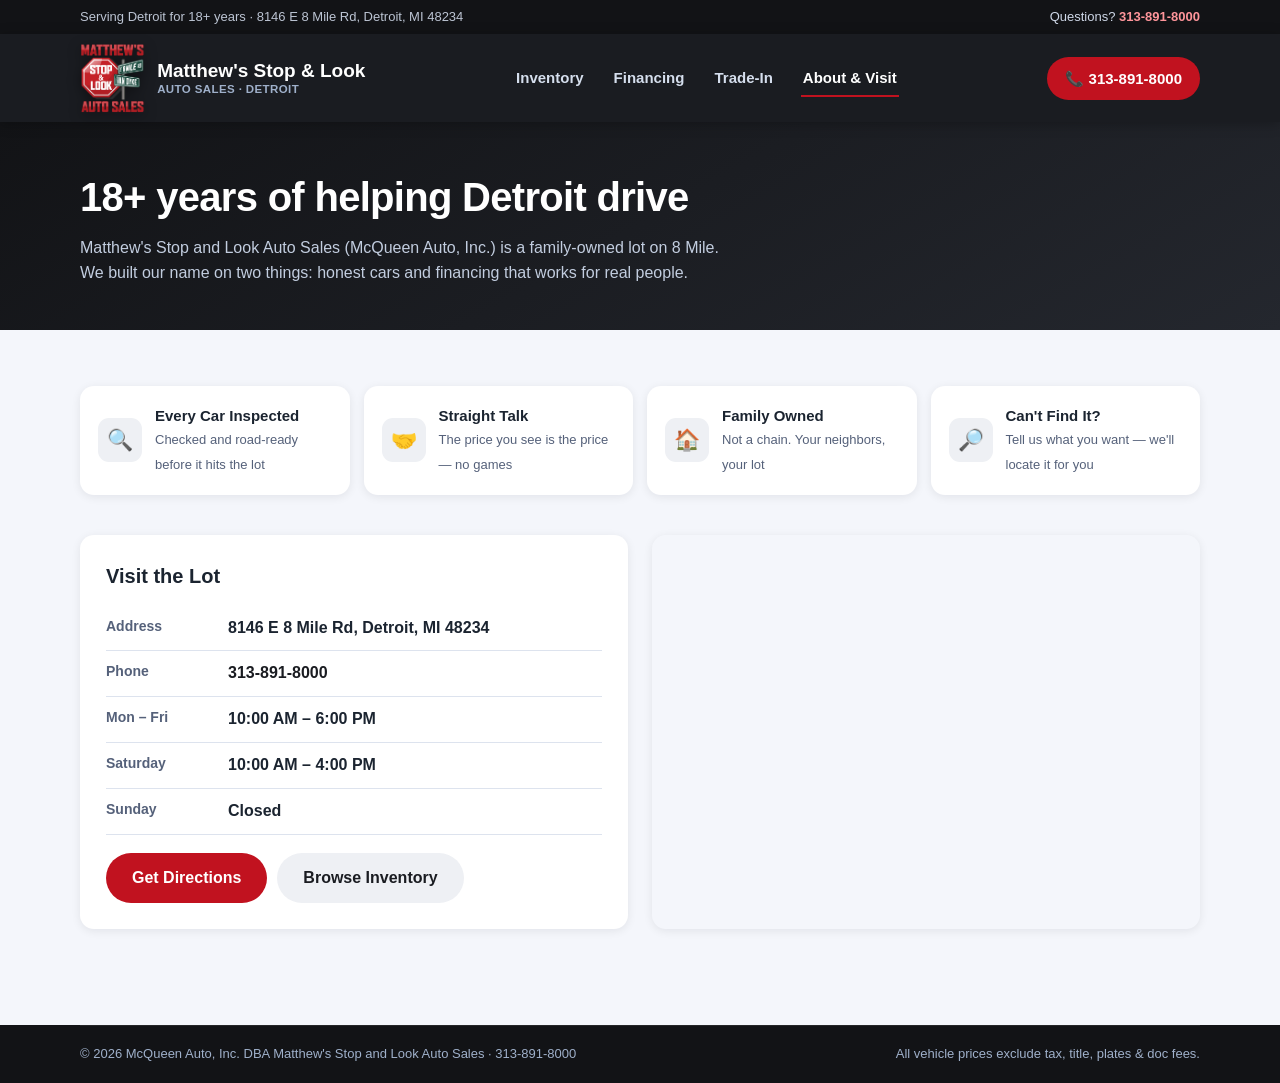
==== commit fc5938cf: "Use the dealership's real logo throughout the site Replace the drawn octagon mark with the owner-pro" ====
--- a/313-car-loans/about.html
+++ b/313-car-loans/about.html
@@ -20,7 +20,7 @@
   <header class="site-header">
     <div class="container">
       <a class="brand" href="index.html">
-        <img class="brand-logo" src="assets/logo.svg" alt="Stop sign logo">
+        <img class="brand-logo" src="assets/logo.png" alt="Matthew's Stop &amp; Look Auto Sales logo">
         <span class="brand-name">Matthew's Stop &amp; Look<small>Auto Sales · Detroit</small></span>
       </a>
       <nav class="main-nav" id="main-nav">
--- a/313-car-loans/css/styles.css
+++ b/313-car-loans/css/styles.css
@@ -87,13 +87,13 @@
 }
 .site-header .container {
   display: flex; align-items: center; justify-content: space-between;
-  gap: 20px; min-height: 72px;
+  gap: 20px; min-height: 88px;
 }
 
 .brand { display: flex; align-items: center; gap: 12px; }
-.brand-logo { height: 48px; width: 48px; flex: 0 0 auto;
-  filter: drop-shadow(0 2px 5px rgba(0, 0, 0, 0.4)); }
-.brand-name { font-weight: 800; font-size: 17px; line-height: 1.2; }
+.brand-logo { height: 70px; width: auto; flex: 0 0 auto;
+  filter: drop-shadow(0 3px 7px rgba(0, 0, 0, 0.45)); }
+.brand-name { font-weight: 800; font-size: 19px; line-height: 1.2; }
 .brand-name small {
   display: block; font-weight: 600; font-size: 11.5px;
   color: #9fb0ca; letter-spacing: 0.4px; text-transform: uppercase;
@@ -125,18 +125,24 @@
 
 .hero {
   background:
-    radial-gradient(1100px 500px at 85% -10%, rgba(193, 18, 31, 0.30), transparent 60%),
+    radial-gradient(1100px 500px at 85% -10%, rgba(193, 18, 31, 0.35), transparent 60%),
+    linear-gradient(105deg, rgba(18, 19, 22, 0.95) 0%, rgba(18, 19, 22, 0.83) 45%, rgba(18, 19, 22, 0.42) 100%),
+    /* Hero photo: AI-generated stand-in of the lot (Higgsfield). When the owner
+       sends real shop photos, save one as assets/hero-lot.jpg and point this
+       url() at it. If the image ever fails to load, the gradient below shows. */
+    url("https://d8j0ntlcm91z4.cloudfront.net/user_3F5HWbv7Bu2aaFUxJxfa9tx8cxS/hf_20260721_141124_f4227a40-b826-4eb2-abb8-05b819ec01c5.png") center / cover no-repeat,
     linear-gradient(160deg, var(--dark-900) 0%, var(--dark-700) 100%);
   color: #fff; padding: 72px 0 96px; position: relative; overflow: hidden;
 }
-.hero::after {
-  /* oversized stop-sign octagon watermark */
-  content: ""; position: absolute; right: -110px; top: -30px;
-  width: 460px; height: 460px; transform: rotate(12deg);
-  background: rgba(193, 18, 31, 0.18);
-  clip-path: polygon(30% 0, 70% 0, 100% 30%, 100% 70%, 70% 100%, 30% 100%);
-}
-.hero .container { position: relative; z-index: 1; }
+.hero .container {
+  position: relative; z-index: 1;
+  display: grid; grid-template-columns: minmax(0, 1.25fr) auto;
+  gap: 40px; align-items: center;
+}
+.hero-sign {
+  width: 300px; height: auto; justify-self: end;
+  filter: drop-shadow(0 26px 50px rgba(0, 0, 0, 0.65));
+}
 .hero-kicker {
   display: inline-block; background: rgba(193, 18, 31, 0.22);
   color: var(--brand-soft); border: 1px solid rgba(255, 77, 85, 0.45);
@@ -452,6 +458,8 @@
   .main-nav a { padding: 12px 4px; border-bottom: 1px solid rgba(255,255,255,0.08); }
   .nav-toggle { display: block; }
   .header-cta .btn { display: none; }
+  .hero .container { grid-template-columns: 1fr; gap: 22px; }
+  .hero-sign { width: 170px; height: auto; justify-self: start; order: -1; }
   .quick-search { grid-template-columns: 1fr 1fr; }
   .trust-grid { grid-template-columns: 1fr 1fr; }
   .finance-banner { grid-template-columns: 1fr; padding: 30px; }
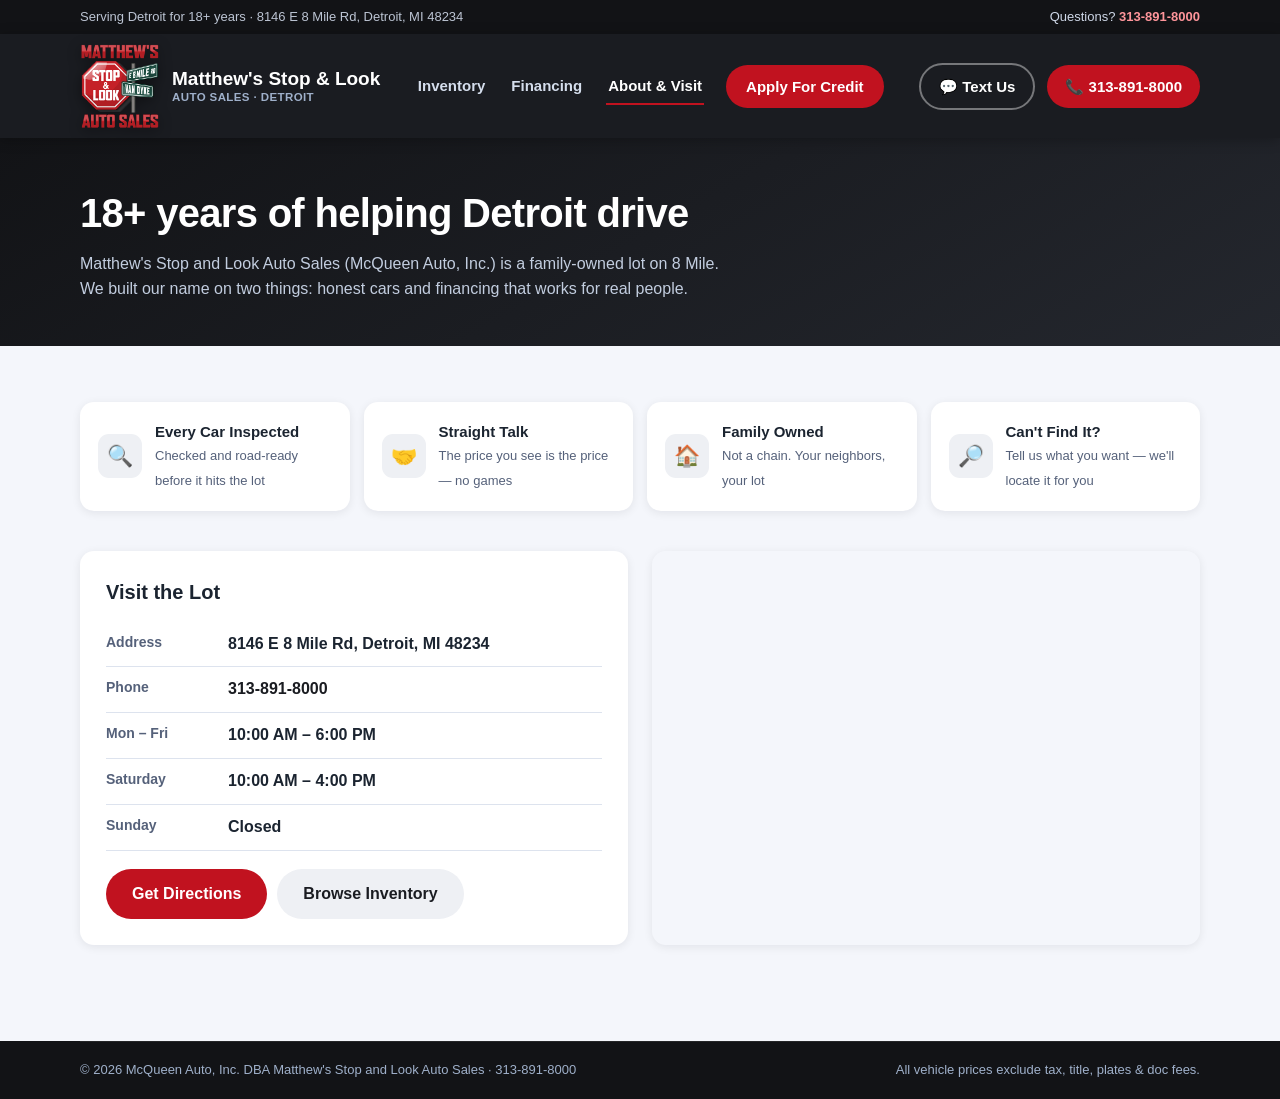
==== commit 175367f2: "Use real hero photo, original site verbiage, and push the credit app Hero now uses a real vehicle ph" ====
--- a/313-car-loans/about.html
+++ b/313-car-loans/about.html
@@ -26,10 +26,11 @@
       <nav class="main-nav" id="main-nav">
         <a href="inventory.html" data-nav="inventory">Inventory</a>
         <a href="financing.html" data-nav="financing">Financing</a>
-        <a href="financing.html#trade" data-nav="trade">Trade-In</a>
         <a href="about.html" data-nav="about">About &amp; Visit</a>
+        <a class="nav-apply" href="https://313carloans.com/creditapp" target="_blank" rel="noopener">Apply For Credit</a>
       </nav>
       <div class="header-cta">
+        <a class="call-btn sms-btn" href="sms:+13138918000">💬 Text Us</a>
         <a class="call-btn" href="tel:+13138918000">📞 313-891-8000</a>
         <button class="nav-toggle" aria-label="Menu" aria-controls="main-nav">☰</button>
       </div>
--- a/313-car-loans/css/styles.css
+++ b/313-car-loans/css/styles.css
@@ -87,11 +87,11 @@
 }
 .site-header .container {
   display: flex; align-items: center; justify-content: space-between;
-  gap: 20px; min-height: 88px;
+  gap: 20px; min-height: 104px;
 }
 
 .brand { display: flex; align-items: center; gap: 12px; }
-.brand-logo { height: 70px; width: auto; flex: 0 0 auto;
+.brand-logo { height: 86px; width: auto; flex: 0 0 auto;
   filter: drop-shadow(0 3px 7px rgba(0, 0, 0, 0.45)); }
 .brand-name { font-weight: 800; font-size: 19px; line-height: 1.2; }
 .brand-name small {
@@ -99,22 +99,31 @@
   color: #9fb0ca; letter-spacing: 0.4px; text-transform: uppercase;
 }
 
-.main-nav { display: flex; align-items: center; gap: 26px; }
+.main-nav { display: flex; align-items: center; gap: 22px; }
 .main-nav a {
-  color: #d5deed; font-weight: 600; font-size: 15px;
+  color: #d5deed; font-weight: 600; font-size: 15px; white-space: nowrap;
   padding: 6px 2px; border-bottom: 2px solid transparent;
   transition: color 0.15s ease, border-color 0.15s ease;
 }
 .main-nav a:hover, .main-nav a.active { color: #fff; border-color: var(--brand-600); }
+.main-nav .nav-apply {
+  background: var(--brand-600); color: #fff; font-weight: 700;
+  padding: 10px 20px; border-radius: 999px; border-bottom: 0;
+}
+.main-nav .nav-apply:hover { background: var(--brand-700); color: #fff; }
 
 .header-cta { display: flex; align-items: center; gap: 12px; }
 .call-btn {
-  display: inline-flex; align-items: center; gap: 8px;
+  display: inline-flex; align-items: center; gap: 8px; white-space: nowrap;
   background: var(--brand-600); color: #fff;
   font-weight: 800; padding: 10px 18px; border-radius: 999px; font-size: 15px;
   transition: background 0.15s ease;
 }
 .call-btn:hover { background: var(--brand-700); }
+.sms-btn {
+  background: transparent; border: 2px solid rgba(255, 255, 255, 0.4); color: #fff;
+}
+.sms-btn:hover { background: rgba(255, 255, 255, 0.08); }
 
 .nav-toggle {
   display: none; background: none; border: 0; color: #fff;
@@ -127,10 +136,9 @@
   background:
     radial-gradient(1100px 500px at 85% -10%, rgba(193, 18, 31, 0.35), transparent 60%),
     linear-gradient(105deg, rgba(18, 19, 22, 0.95) 0%, rgba(18, 19, 22, 0.83) 45%, rgba(18, 19, 22, 0.42) 100%),
-    /* Hero photo: AI-generated stand-in of the lot (Higgsfield). When the owner
-       sends real shop photos, save one as assets/hero-lot.jpg and point this
-       url() at it. If the image ever fails to load, the gradient below shows. */
-    url("https://d8j0ntlcm91z4.cloudfront.net/user_3F5HWbv7Bu2aaFUxJxfa9tx8cxS/hf_20260721_141124_f4227a40-b826-4eb2-abb8-05b819ec01c5.png") center / cover no-repeat,
+    /* Real photo from the dealership (cropped from their current site).
+       Swap assets/hero-car.jpg any time for a newer shot of the lot. */
+    url("../assets/hero-car.jpg") center / cover no-repeat,
     linear-gradient(160deg, var(--dark-900) 0%, var(--dark-700) 100%);
   color: #fff; padding: 72px 0 96px; position: relative; overflow: hidden;
 }
@@ -472,6 +480,12 @@
   .footer-grid { grid-template-columns: 1fr 1fr; }
 }
 
+@media (max-width: 640px) {
+  .brand-logo { height: 62px; }
+  .site-header .container { min-height: 84px; }
+  .sms-btn { display: none; }
+}
+
 @media (max-width: 560px) {
   .quick-search { grid-template-columns: 1fr; }
   .trust-grid { grid-template-columns: 1fr; }
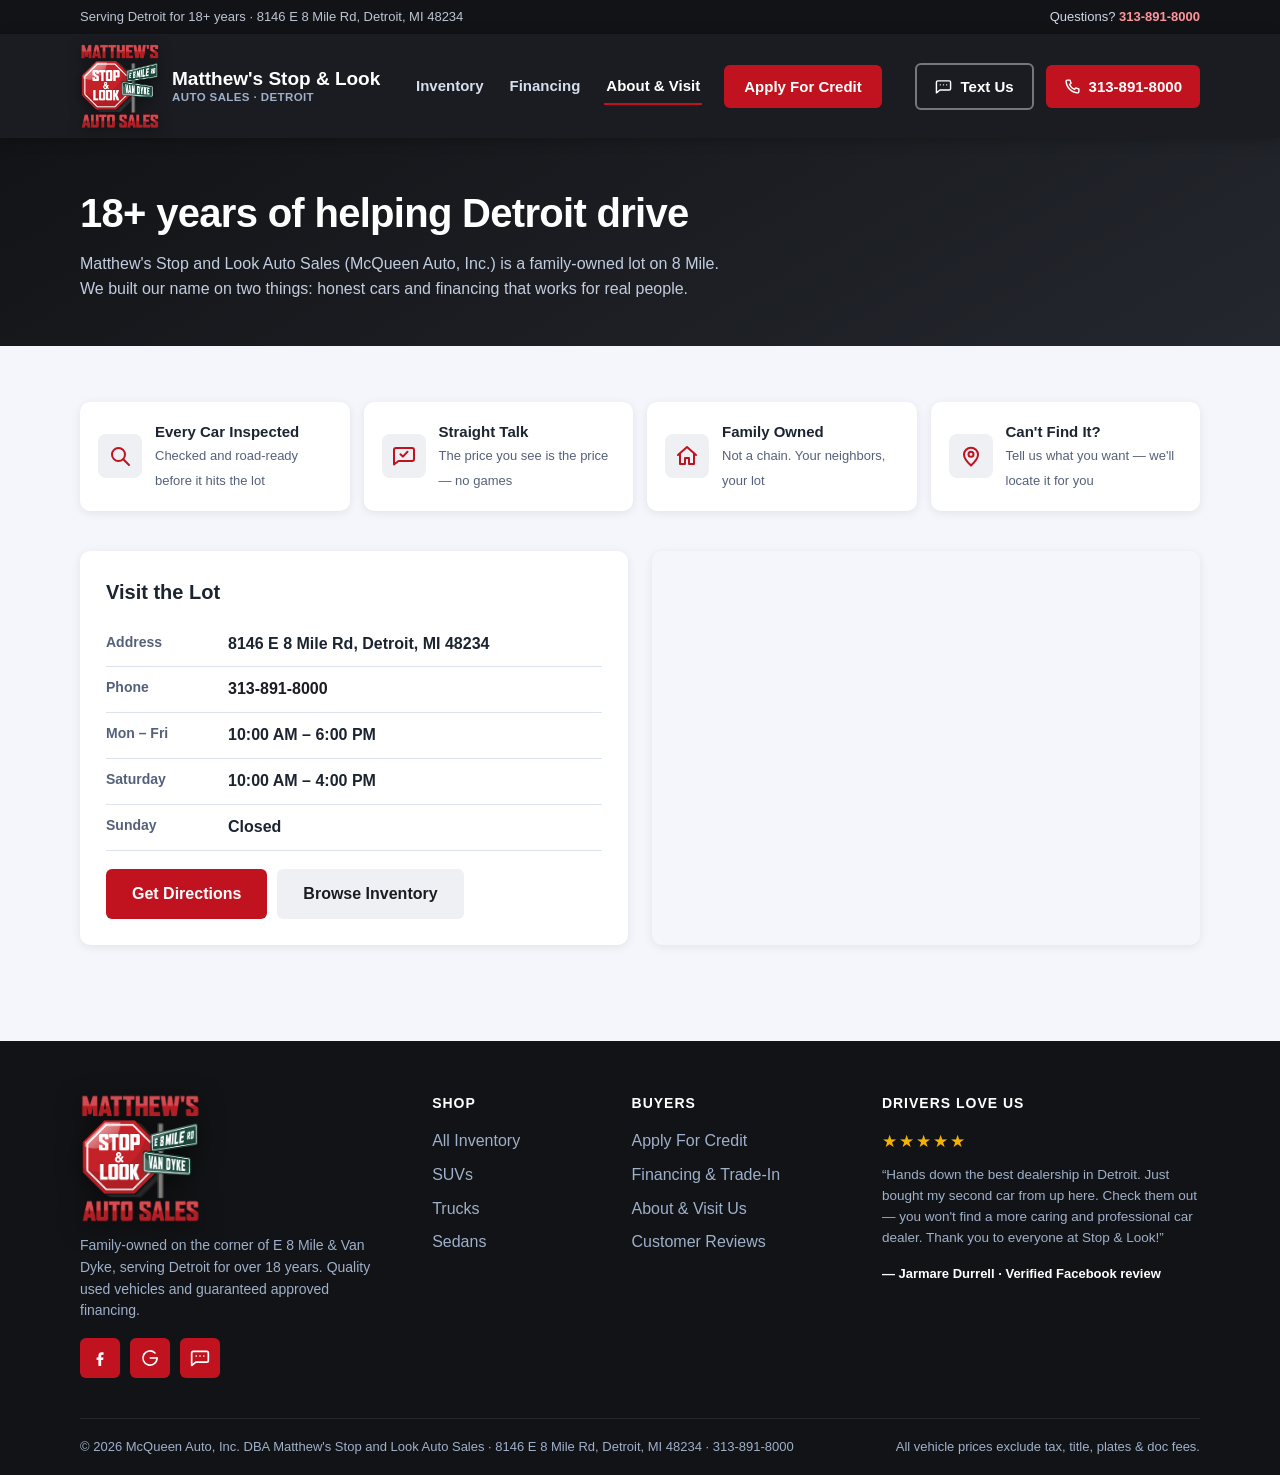
==== commit 3e2d84e5: "Add custom SVG icon set, in-site credit application, and built-out footer Replace all emoji with a h" ====
--- a/313-car-loans/about.html
+++ b/313-car-loans/about.html
@@ -9,6 +9,23 @@
   <link rel="icon" href="data:image/svg+xml,<svg xmlns='http://www.w3.org/2000/svg' viewBox='0 0 100 100'><polygon points='29,2 71,2 98,29 98,71 71,98 29,98 2,71 2,29' fill='%23c1121f'/><polygon points='33,9 67,9 91,33 91,67 67,91 33,91 9,67 9,33' fill='none' stroke='white' stroke-width='4'/><text x='50' y='62' font-size='26' font-weight='900' text-anchor='middle' font-family='Arial' fill='white'>STOP</text></svg>">
 </head>
 <body data-page="about">
+  <svg xmlns="http://www.w3.org/2000/svg" style="display:none" aria-hidden="true">
+    <symbol id="i-check-octagon" viewBox="0 0 24 24"><path d="M7.5 2h9L22 7.5v9L16.5 22h-9L2 16.5v-9L7.5 2Z"/><path d="m8 12.2 2.8 2.8 5.7-5.7"/></symbol>
+    <symbol id="i-id" viewBox="0 0 24 24"><rect x="2" y="5" width="20" height="14" rx="2"/><circle cx="8.5" cy="10.5" r="2"/><path d="M5.2 16.8c.7-2 1.9-3 3.3-3s2.6 1 3.3 3"/><path d="M15 10h4M15 13.5h4"/></symbol>
+    <symbol id="i-cash" viewBox="0 0 24 24"><rect x="2" y="6" width="20" height="12" rx="2"/><circle cx="12" cy="12" r="2.6"/><path d="M5.5 9.5h.01M18.5 14.5h.01"/></symbol>
+    <symbol id="i-trade" viewBox="0 0 24 24"><path d="M4 9a8.5 8.5 0 0 1 14.5-3.5L20 7"/><path d="M20 2.5V7h-4.5"/><path d="M20 15a8.5 8.5 0 0 1-14.5 3.5L4 17"/><path d="M4 21.5V17h4.5"/></symbol>
+    <symbol id="i-search" viewBox="0 0 24 24"><circle cx="10.5" cy="10.5" r="6.5"/><path d="m15.3 15.3 5.7 5.7"/></symbol>
+    <symbol id="i-talk" viewBox="0 0 24 24"><path d="M22 6a2 2 0 0 0-2-2H4a2 2 0 0 0-2 2v14.5l4.5-3.5H20a2 2 0 0 0 2-2V6Z"/><path d="m8.5 10.2 2.4 2.4 4.6-4.8"/></symbol>
+    <symbol id="i-home" viewBox="0 0 24 24"><path d="m3 11 9-8 9 8"/><path d="M5 10v10h5v-6h4v6h5V10"/></symbol>
+    <symbol id="i-pin" viewBox="0 0 24 24"><path d="M12 21.5c-4.5-4.2-7-7.7-7-10.8a7 7 0 0 1 14 0c0 3.1-2.5 6.6-7 10.8Z"/><circle cx="12" cy="10.3" r="2.5"/></symbol>
+    <symbol id="i-phone" viewBox="0 0 24 24"><path d="M4.8 3h3.7L10 7.5 7.8 9.2a13.5 13.5 0 0 0 7 7l1.7-2.2 4.5 1.5v3.7a1.8 1.8 0 0 1-2 1.8A17 17 0 0 1 3 5a1.8 1.8 0 0 1 1.8-2Z"/></symbol>
+    <symbol id="i-chat" viewBox="0 0 24 24"><path d="M22 6a2 2 0 0 0-2-2H4a2 2 0 0 0-2 2v15l5-4h13a2 2 0 0 0 2-2V6Z"/><path d="M7.5 9.7h.01M12 9.7h.01M16.5 9.7h.01"/></symbol>
+    <symbol id="i-lock" viewBox="0 0 24 24"><rect x="5" y="11" width="14" height="10" rx="2"/><path d="M8 11V7a4 4 0 0 1 8 0v4"/></symbol>
+    <symbol id="i-check-circle" viewBox="0 0 24 24"><circle cx="12" cy="12" r="9.5"/><path d="m8 12.3 2.7 2.7 5.3-5.5"/></symbol>
+    <symbol id="i-fb" viewBox="0 0 24 24"><path style="fill:currentColor;stroke:none" d="M13.4 21.5v-7.2h2.4l.4-2.9h-2.8V9.5c0-.9.3-1.5 1.6-1.5h1.3V5.4c-.6-.1-1.4-.2-2.3-.2-2.3 0-3.9 1.4-3.9 4v2.2H7.9v2.9h2.2v7.2h3.3Z"/></symbol>
+    <symbol id="i-gg" viewBox="0 0 24 24"><path d="M20.5 12a8.5 8.5 0 1 1-2.5-6"/><path d="M20.5 12h-8.2"/></symbol>
+  </svg>
+
 
   <div class="topbar">
     <div class="container">
@@ -27,11 +44,11 @@
         <a href="inventory.html" data-nav="inventory">Inventory</a>
         <a href="financing.html" data-nav="financing">Financing</a>
         <a href="about.html" data-nav="about">About &amp; Visit</a>
-        <a class="nav-apply" href="https://313carloans.com/creditapp" target="_blank" rel="noopener">Apply For Credit</a>
+        <a class="nav-apply" href="creditapp.html" data-nav="creditapp">Apply For Credit</a>
       </nav>
       <div class="header-cta">
-        <a class="call-btn sms-btn" href="sms:+13138918000">💬 Text Us</a>
-        <a class="call-btn" href="tel:+13138918000">📞 313-891-8000</a>
+        <a class="call-btn sms-btn" href="sms:+13138918000"><svg class="svg-i"><use href="#i-chat"/></svg> Text Us</a>
+        <a class="call-btn" href="tel:+13138918000"><svg class="svg-i"><use href="#i-phone"/></svg> 313-891-8000</a>
         <button class="nav-toggle" aria-label="Menu" aria-controls="main-nav">☰</button>
       </div>
     </div>
@@ -47,10 +64,10 @@
   <section class="section">
     <div class="container">
       <div class="trust-grid" style="margin-bottom:40px">
-        <div class="trust-item"><span class="icon">🔍</span><div><strong>Every Car Inspected</strong><span>Checked and road-ready before it hits the lot</span></div></div>
-        <div class="trust-item"><span class="icon">🤝</span><div><strong>Straight Talk</strong><span>The price you see is the price — no games</span></div></div>
-        <div class="trust-item"><span class="icon">🏠</span><div><strong>Family Owned</strong><span>Not a chain. Your neighbors, your lot</span></div></div>
-        <div class="trust-item"><span class="icon">🔎</span><div><strong>Can't Find It?</strong><span>Tell us what you want — we'll locate it for you</span></div></div>
+        <div class="trust-item"><span class="icon"><svg class="svg-i"><use href="#i-search"/></svg></span><div><strong>Every Car Inspected</strong><span>Checked and road-ready before it hits the lot</span></div></div>
+        <div class="trust-item"><span class="icon"><svg class="svg-i"><use href="#i-talk"/></svg></span><div><strong>Straight Talk</strong><span>The price you see is the price — no games</span></div></div>
+        <div class="trust-item"><span class="icon"><svg class="svg-i"><use href="#i-home"/></svg></span><div><strong>Family Owned</strong><span>Not a chain. Your neighbors, your lot</span></div></div>
+        <div class="trust-item"><span class="icon"><svg class="svg-i"><use href="#i-pin"/></svg></span><div><strong>Can't Find It?</strong><span>Tell us what you want — we'll locate it for you</span></div></div>
       </div>
 
       <div class="visit-grid" id="visit">
@@ -76,8 +93,43 @@
 
   <footer class="site-footer">
     <div class="container">
+      <div class="footer-grid">
+        <div class="footer-about">
+          <img class="footer-logo" src="assets/logo.png" alt="Matthew's Stop &amp; Look Auto Sales logo">
+          <p>Family-owned on the corner of E 8 Mile &amp; Van Dyke, serving Detroit for over 18 years. Quality used vehicles and guaranteed approved financing.</p>
+          <div class="social-row">
+            <a class="social-btn" href="https://www.facebook.com/stopandlookauto" target="_blank" rel="noopener" aria-label="Facebook"><svg class="svg-i"><use href="#i-fb"/></svg></a>
+            <a class="social-btn" href="https://maps.google.com/?q=Matthew's+Stop+and+Look+Auto+Sales+8146+E+8+Mile+Rd+Detroit+MI" target="_blank" rel="noopener" aria-label="Google"><svg class="svg-i"><use href="#i-gg"/></svg></a>
+            <a class="social-btn" href="sms:+13138918000" aria-label="Text us"><svg class="svg-i"><use href="#i-chat"/></svg></a>
+          </div>
+        </div>
+        <div>
+          <h4>Shop</h4>
+          <ul>
+            <li><a href="inventory.html">All Inventory</a></li>
+            <li><a href="inventory.html?body=SUV">SUVs</a></li>
+            <li><a href="inventory.html?body=Truck">Trucks</a></li>
+            <li><a href="inventory.html?body=Sedan">Sedans</a></li>
+          </ul>
+        </div>
+        <div>
+          <h4>Buyers</h4>
+          <ul>
+            <li><a href="creditapp.html">Apply For Credit</a></li>
+            <li><a href="financing.html">Financing &amp; Trade-In</a></li>
+            <li><a href="about.html">About &amp; Visit Us</a></li>
+            <li><a href="index.html#reviews">Customer Reviews</a></li>
+          </ul>
+        </div>
+        <div class="footer-review">
+          <h4>Drivers Love Us</h4>
+          <div class="stars">★★★★★</div>
+          <p>“Hands down the best dealership in Detroit. Just bought my second car from up here. Check them out — you won't find a more caring and professional car dealer. Thank you to everyone at Stop &amp; Look!”</p>
+          <strong style="color:#fff;font-size:13px">— Jarmare Durrell · Verified Facebook review</strong>
+        </div>
+      </div>
       <div class="footer-bottom">
-        <span>© <span id="footer-year"></span> McQueen Auto, Inc. DBA Matthew's Stop and Look Auto Sales · <a href="tel:+13138918000">313-891-8000</a></span>
+        <span>© <span id="footer-year"></span> McQueen Auto, Inc. DBA Matthew's Stop and Look Auto Sales · 8146 E 8 Mile Rd, Detroit, MI 48234 · <a href="tel:+13138918000">313-891-8000</a></span>
         <span>All vehicle prices exclude tax, title, plates &amp; doc fees.</span>
       </div>
     </div>
--- a/313-car-loans/css/styles.css
+++ b/313-car-loans/css/styles.css
@@ -21,7 +21,7 @@
   --bg: #f4f6fb;
   --card: #ffffff;
   --green-600: #1e9e5a;
-  --radius: 14px;
+  --radius: 10px;
   --shadow: 0 2px 10px rgba(18, 19, 22, 0.08);
   --shadow-lift: 0 12px 28px rgba(18, 19, 22, 0.16);
   --font: -apple-system, BlinkMacSystemFont, "Segoe UI", Roboto, "Helvetica Neue",
@@ -46,11 +46,23 @@
 
 .container { max-width: 1160px; margin: 0 auto; padding: 0 20px; }
 
+/* ---------- Custom icon system (inline SVG sprite, stroke icons) ---------- */
+
+.svg-i {
+  width: 24px; height: 24px; flex: 0 0 auto;
+  fill: none; stroke: currentColor; stroke-width: 2;
+  stroke-linecap: round; stroke-linejoin: round;
+}
+.svg-i.sm { width: 16px; height: 16px; vertical-align: -3px; display: inline-block; }
+.trust-item .icon { color: var(--brand-600); }
+.call-btn .svg-i { width: 17px; height: 17px; }
+.btn .svg-i { width: 18px; height: 18px; }
+
 /* ---------- Buttons ---------- */
 
 .btn {
   display: inline-flex; align-items: center; justify-content: center; gap: 8px;
-  padding: 13px 26px; border-radius: 999px; border: 0; cursor: pointer;
+  padding: 13px 26px; border-radius: 6px; border: 0; cursor: pointer;
   font-size: 16px; font-weight: 700; font-family: var(--font);
   transition: transform 0.15s ease, box-shadow 0.15s ease, background 0.15s ease;
   white-space: nowrap;
@@ -108,7 +120,7 @@
 .main-nav a:hover, .main-nav a.active { color: #fff; border-color: var(--brand-600); }
 .main-nav .nav-apply {
   background: var(--brand-600); color: #fff; font-weight: 700;
-  padding: 10px 20px; border-radius: 999px; border-bottom: 0;
+  padding: 10px 20px; border-radius: 6px; border-bottom: 0;
 }
 .main-nav .nav-apply:hover { background: var(--brand-700); color: #fff; }
 
@@ -116,7 +128,7 @@
 .call-btn {
   display: inline-flex; align-items: center; gap: 8px; white-space: nowrap;
   background: var(--brand-600); color: #fff;
-  font-weight: 800; padding: 10px 18px; border-radius: 999px; font-size: 15px;
+  font-weight: 800; padding: 10px 18px; border-radius: 6px; font-size: 15px;
   transition: background 0.15s ease;
 }
 .call-btn:hover { background: var(--brand-700); }
@@ -150,12 +162,26 @@
 .hero-sign {
   width: 300px; height: auto; justify-self: end;
   filter: drop-shadow(0 26px 50px rgba(0, 0, 0, 0.65));
+  animation: sign-slam 0.7s cubic-bezier(0.22, 1, 0.36, 1) 0.25s both;
+}
+
+/* Page-load snap zoom: the sign slams in oversized, overshoots
+   slightly small, then settles — like a stamp hitting the page. */
+@keyframes sign-slam {
+  0%   { opacity: 0; transform: scale(2.9); }
+  55%  { opacity: 1; transform: scale(0.94); }
+  78%  { transform: scale(1.05); }
+  100% { opacity: 1; transform: scale(1); }
+}
+
+@media (prefers-reduced-motion: reduce) {
+  .hero-sign { animation: none; }
 }
 .hero-kicker {
   display: inline-block; background: rgba(193, 18, 31, 0.22);
   color: var(--brand-soft); border: 1px solid rgba(255, 77, 85, 0.45);
   font-size: 13px; font-weight: 700; letter-spacing: 1px; text-transform: uppercase;
-  padding: 6px 14px; border-radius: 999px; margin-bottom: 18px;
+  padding: 6px 14px; border-radius: 6px; margin-bottom: 18px;
 }
 .hero h1 {
   font-size: clamp(34px, 5.2vw, 56px); line-height: 1.08;
@@ -182,7 +208,7 @@
 }
 .quick-search select, .quick-search input {
   width: 100%; padding: 11px 12px; border: 1.5px solid var(--line);
-  border-radius: 9px; font-size: 15px; font-family: var(--font);
+  border-radius: 6px; font-size: 15px; font-family: var(--font);
   background: #fff; color: var(--ink);
 }
 
@@ -197,7 +223,7 @@
   padding: 18px; display: flex; gap: 13px; align-items: center;
 }
 .trust-item .icon {
-  width: 44px; height: 44px; flex: 0 0 44px; border-radius: 11px;
+  width: 44px; height: 44px; flex: 0 0 44px; border-radius: 8px;
   background: var(--gray-100); display: grid; place-items: center;
   font-size: 21px;
 }
@@ -236,7 +262,7 @@
 .vehicle-photo .tag {
   position: absolute; top: 12px; left: 12px;
   background: var(--red-600); color: #fff; font-size: 12px; font-weight: 800;
-  padding: 5px 11px; border-radius: 999px; letter-spacing: 0.4px;
+  padding: 5px 11px; border-radius: 6px; letter-spacing: 0.4px;
 }
 .vehicle-photo .tag.sold { background: var(--ink); }
 .vehicle-body { padding: 16px 16px 18px; display: flex; flex-direction: column; flex: 1; }
@@ -247,7 +273,7 @@
 }
 .chip {
   background: var(--gray-100); color: var(--dark-800);
-  font-size: 12px; font-weight: 700; padding: 4px 10px; border-radius: 999px;
+  font-size: 12px; font-weight: 700; padding: 4px 10px; border-radius: 6px;
 }
 .vehicle-foot {
   margin-top: auto; display: flex; align-items: center;
@@ -262,7 +288,7 @@
   background:
     radial-gradient(800px 300px at 10% 120%, rgba(193, 18, 31, 0.30), transparent 60%),
     linear-gradient(140deg, var(--dark-800), var(--dark-900));
-  border-radius: 20px; color: #fff; padding: 44px;
+  border-radius: 12px; color: #fff; padding: 44px;
   display: grid; grid-template-columns: 1.2fr 0.8fr; gap: 30px; align-items: center;
 }
 .finance-banner h2 { font-size: clamp(24px, 3vw, 32px); font-weight: 900; letter-spacing: -0.5px; }
@@ -331,7 +357,7 @@
 }
 .filter-group select, .filter-group input {
   width: 100%; padding: 10px 11px; border: 1.5px solid var(--line);
-  border-radius: 9px; font-size: 14.5px; font-family: var(--font); background: #fff;
+  border-radius: 6px; font-size: 14.5px; font-family: var(--font); background: #fff;
 }
 .results-bar {
   display: flex; justify-content: space-between; align-items: center;
@@ -339,7 +365,7 @@
 }
 .results-bar .count { font-weight: 700; color: var(--ink-soft); font-size: 14.5px; }
 .results-bar select {
-  padding: 9px 12px; border: 1.5px solid var(--line); border-radius: 9px;
+  padding: 9px 12px; border: 1.5px solid var(--line); border-radius: 6px;
   font-size: 14px; font-family: var(--font); background: #fff;
 }
 .empty-state {
@@ -363,7 +389,7 @@
   display: grid; grid-template-columns: repeat(6, 1fr); gap: 10px; margin-top: 12px;
 }
 .gallery-thumbs button {
-  aspect-ratio: 4 / 3; border-radius: 9px; overflow: hidden; cursor: pointer;
+  aspect-ratio: 4 / 3; border-radius: 6px; overflow: hidden; cursor: pointer;
   border: 2px solid transparent; padding: 0; background: #dfe6f2;
 }
 .gallery-thumbs button.active { border-color: var(--brand-600); }
@@ -398,14 +424,14 @@
 
 /* Payment calculator */
 .calc {
-  background: var(--gray-100); border-radius: 12px; padding: 18px; margin-top: 20px;
+  background: var(--gray-100); border-radius: 8px; padding: 18px; margin-top: 20px;
 }
 .calc h3 { font-size: 15px; font-weight: 800; margin-bottom: 12px; }
 .calc-grid { display: grid; grid-template-columns: 1fr 1fr; gap: 10px; }
 .calc-grid label { font-size: 12px; font-weight: 700; color: var(--ink-soft); display: block; margin-bottom: 4px; }
 .calc-grid input, .calc-grid select {
   width: 100%; padding: 9px 10px; border: 1.5px solid var(--line);
-  border-radius: 8px; font-size: 14px; font-family: var(--font); background: #fff;
+  border-radius: 6px; font-size: 14px; font-family: var(--font); background: #fff;
 }
 .calc-result { margin-top: 14px; font-size: 15px; }
 .calc-result strong { font-size: 24px; color: var(--dark-800); }
@@ -422,24 +448,44 @@
 .form-card label { font-size: 13px; font-weight: 700; display: block; margin-bottom: 6px; }
 .form-card input, .form-card select, .form-card textarea {
   width: 100%; padding: 12px 13px; border: 1.5px solid var(--line);
-  border-radius: 9px; font-size: 15px; font-family: var(--font); background: #fff;
+  border-radius: 6px; font-size: 15px; font-family: var(--font); background: #fff;
 }
 .form-card textarea { resize: vertical; min-height: 100px; }
 .form-note {
   font-size: 13px; color: var(--ink-soft); background: var(--gray-100);
-  border-radius: 9px; padding: 12px 14px; margin: 16px 0;
+  border-radius: 6px; padding: 12px 14px; margin: 16px 0;
 }
 .form-success {
-  background: #e7f7ee; color: var(--green-600); border-radius: 9px;
+  background: #e7f7ee; color: var(--green-600); border-radius: 6px;
   padding: 14px 16px; font-weight: 700; margin-top: 16px; display: none;
 }
+
+/* ---------- Credit application ---------- */
+
+.form-section { margin: 26px 0 8px; padding-top: 22px; border-top: 2px solid var(--gray-100); }
+.form-section h3 { font-size: 18px; font-weight: 800; margin-bottom: 4px; }
+.form-section .hint { color: var(--ink-soft); font-size: 13.5px; margin-bottom: 14px; }
+.form-card input[readonly] { background: var(--gray-100); color: var(--ink-soft); }
+.consent {
+  display: flex; gap: 12px; align-items: flex-start;
+  background: var(--gray-100); border-radius: 6px; padding: 14px 16px;
+  margin-top: 14px; font-size: 13px; color: var(--ink-soft); cursor: pointer;
+}
+.consent input { margin-top: 3px; width: 16px; height: 16px; flex: 0 0 auto; }
+.consent strong { color: var(--ink); }
+.notice-panel {
+  display: none; background: var(--gray-100); border: 2px solid var(--brand-600);
+  border-radius: 6px; padding: 18px 20px; margin-top: 18px;
+}
+.notice-panel.show { display: block; }
+.notice-actions { display: flex; gap: 10px; flex-wrap: wrap; margin-top: 12px; }
 
 /* ---------- Footer ---------- */
 
 .site-footer { background: var(--dark-900); color: #9fb0ca; margin-top: 40px; }
 .footer-grid {
-  display: grid; grid-template-columns: 1.4fr 1fr 1fr 1.2fr; gap: 30px;
-  padding: 48px 0 36px;
+  display: grid; grid-template-columns: 1.25fr 0.65fr 0.85fr 1.25fr; gap: 34px;
+  padding: 52px 0 40px;
 }
 .site-footer h4 {
   color: #fff; font-size: 14px; text-transform: uppercase;
@@ -448,6 +494,18 @@
 .site-footer ul { list-style: none; display: grid; gap: 9px; }
 .site-footer a:hover { color: #fff; }
 .footer-about p { font-size: 14px; margin-top: 12px; max-width: 300px; }
+.footer-logo {
+  height: 130px; width: auto;
+  filter: drop-shadow(0 5px 12px rgba(0, 0, 0, 0.55));
+}
+.social-row { display: flex; gap: 10px; margin-top: 16px; }
+.social-btn {
+  width: 40px; height: 40px; border-radius: 6px; background: var(--brand-600);
+  display: grid; place-items: center; color: #fff; transition: background 0.15s ease;
+}
+.social-btn:hover { background: var(--brand-700); }
+.social-btn .svg-i { width: 20px; height: 20px; }
+.footer-review p { font-size: 13.5px; margin: 10px 0 12px; color: #9fb0ca; }
 .footer-bottom {
   border-top: 1px solid rgba(255, 255, 255, 0.08);
   padding: 18px 0; font-size: 13px;
